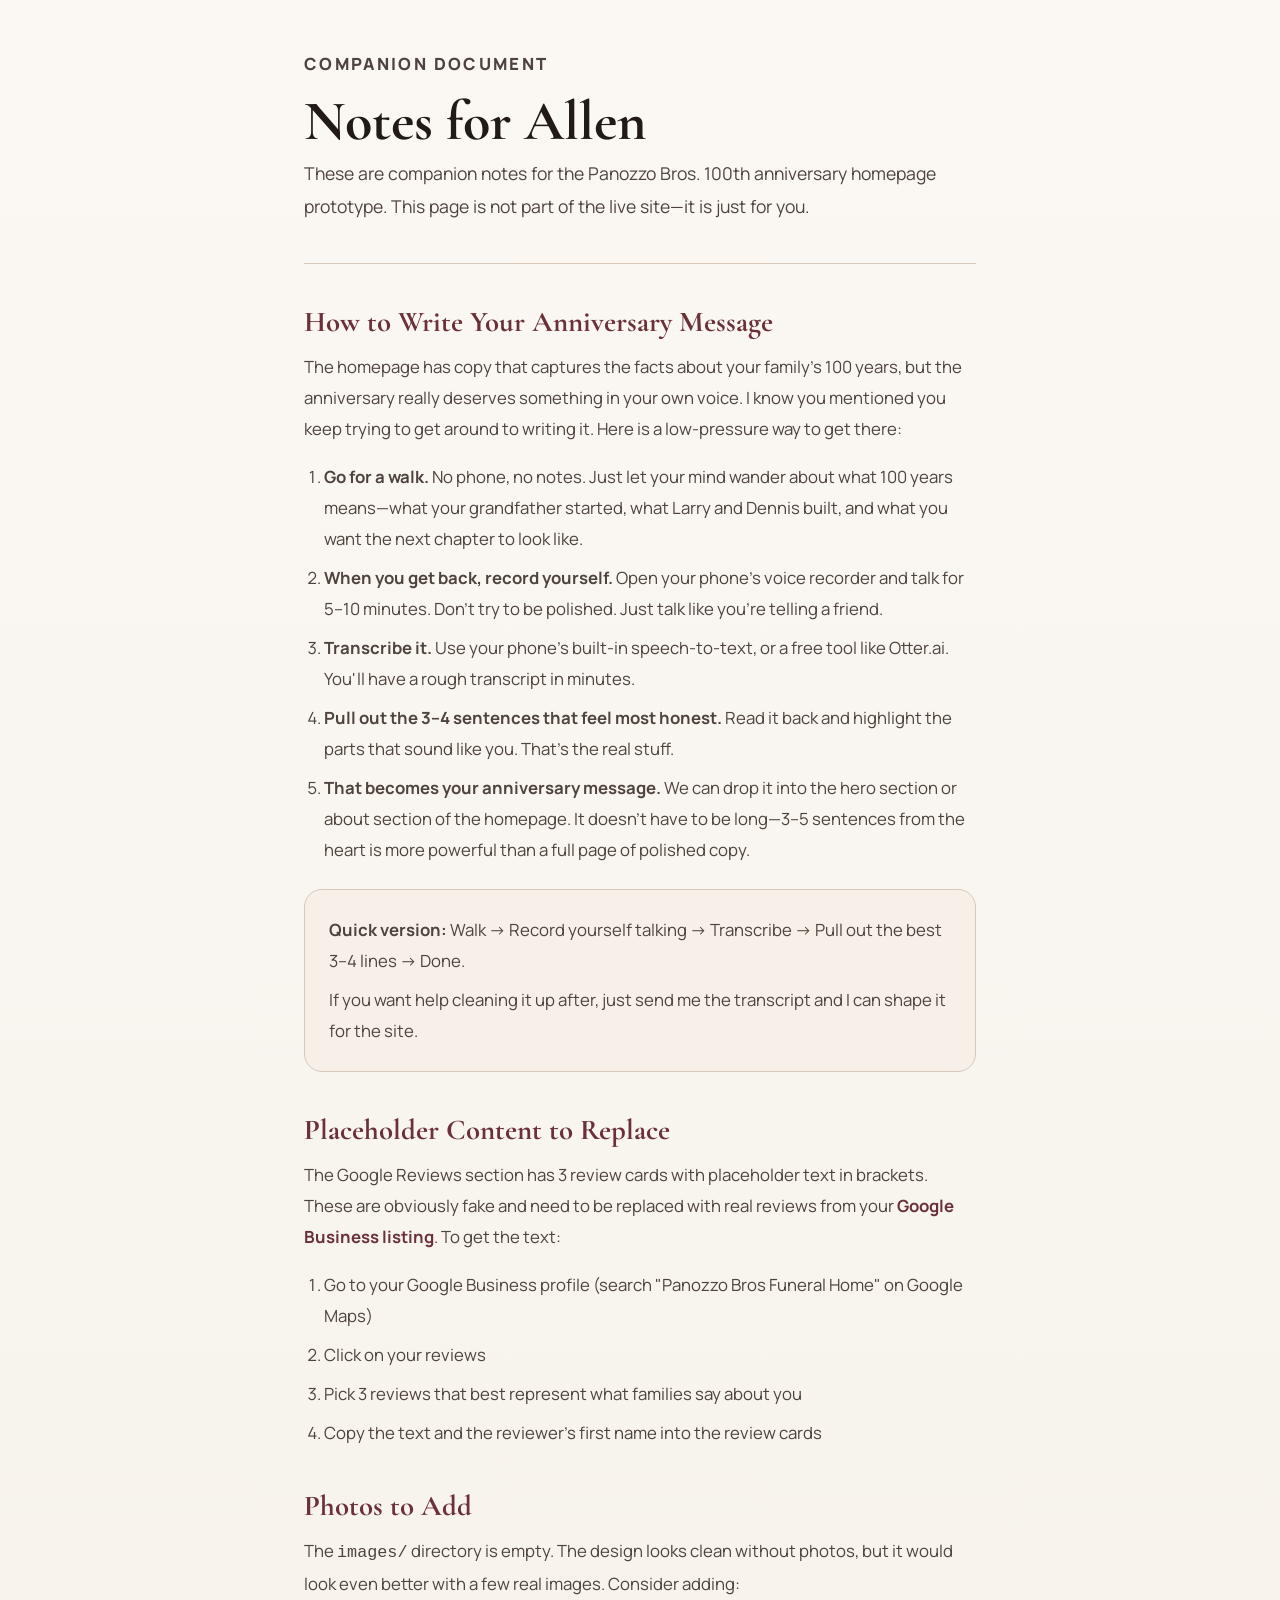
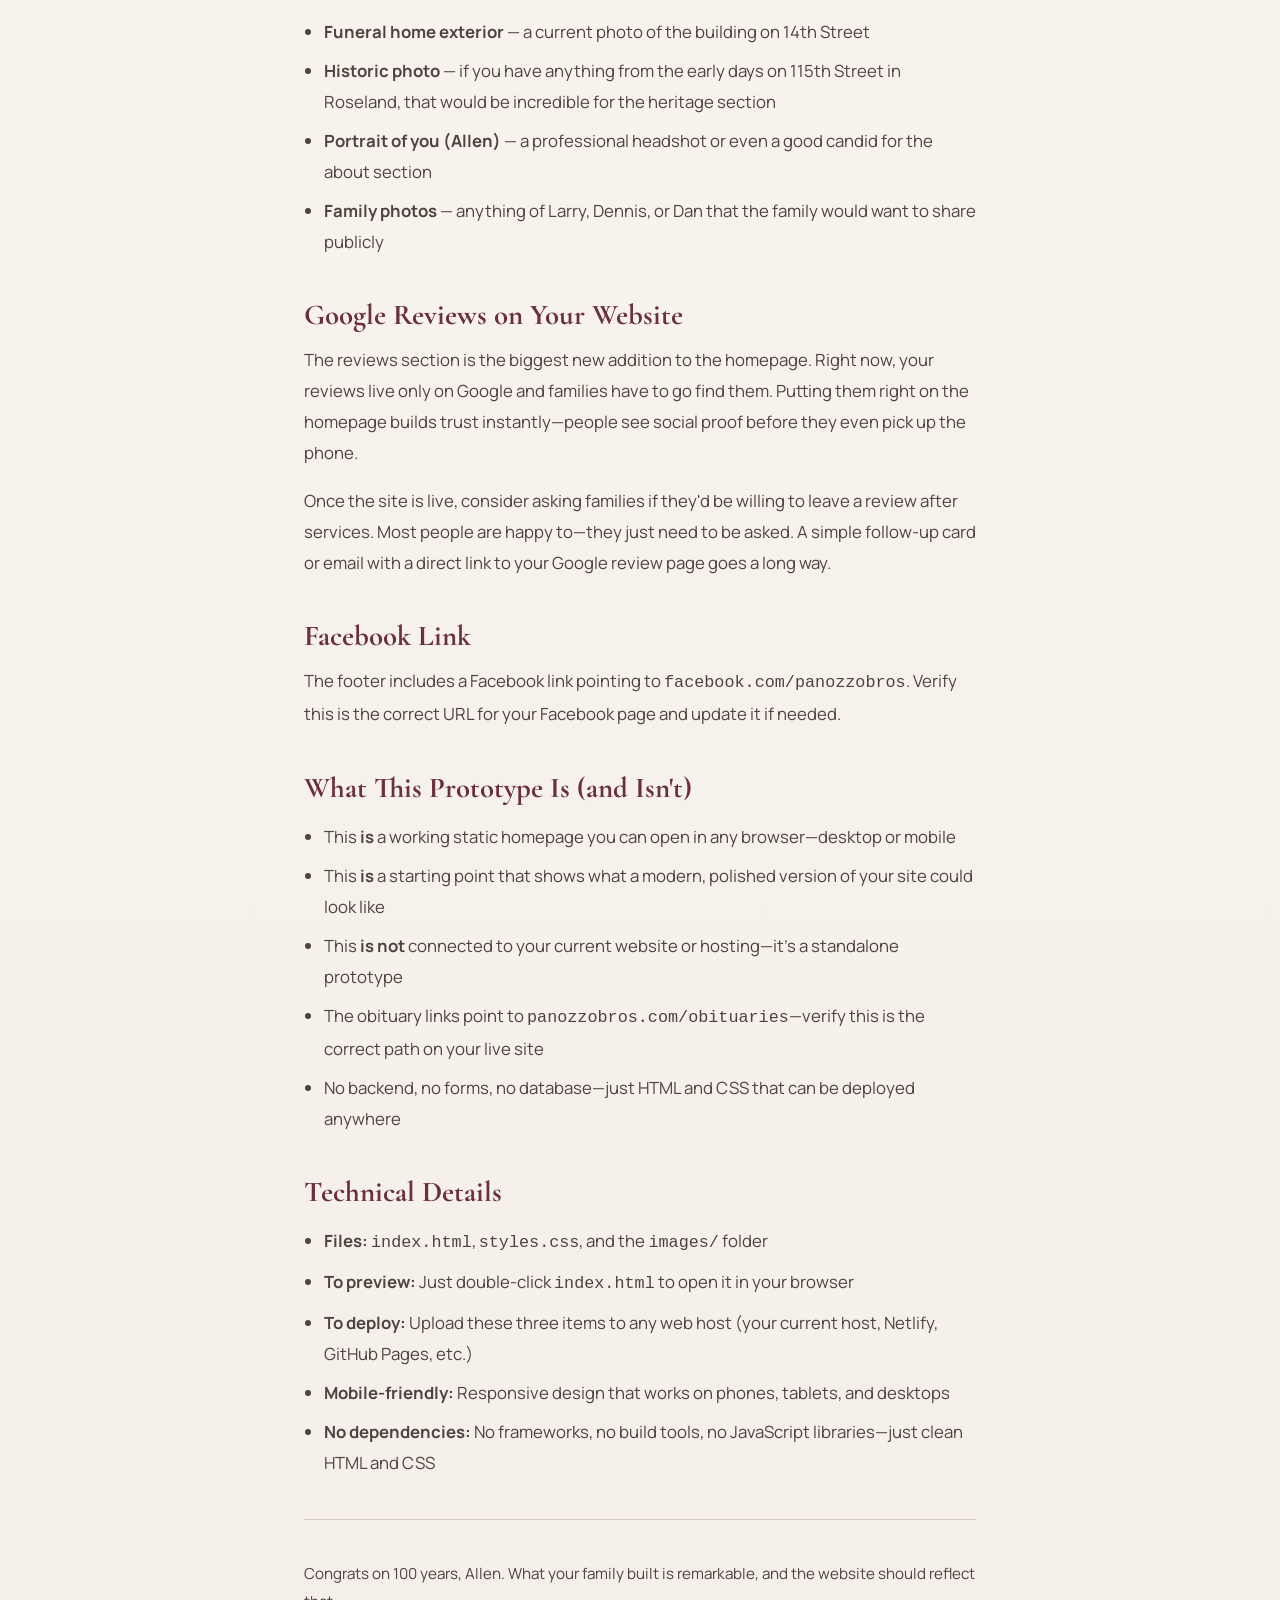
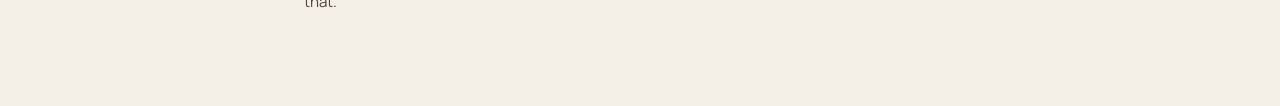
==== notes-for-allen.html @ 3efef37a "Rewrite homepage with real 100th anniversary content and add notes for Allen Transform the consultan" ====
<!DOCTYPE html>
<html lang="en">
<head>
  <meta charset="UTF-8" />
  <meta name="viewport" content="width=device-width, initial-scale=1.0" />
  <title>Notes for Allen | Panozzo Bros. Homepage Prototype</title>
  <link rel="preconnect" href="https://fonts.googleapis.com" />
  <link rel="preconnect" href="https://fonts.gstatic.com" crossorigin />
  <link
    href="https://fonts.googleapis.com/css2?family=Cormorant+Garamond:wght@500;600;700&family=Manrope:wght@400;500;600;700;800&display=swap"
    rel="stylesheet"
  />
  <link rel="stylesheet" href="styles.css" />
  <style>
    .notes-page { max-width: 720px; margin: 0 auto; padding: 3rem 1.5rem 5rem; }
    .notes-page h1 { font-family: "Cormorant Garamond", serif; font-size: clamp(2.5rem, 5vw, 3.5rem); font-weight: 700; line-height: 1; margin-bottom: 0.5rem; }
    .notes-page h2 { font-family: "Cormorant Garamond", serif; font-size: 1.8rem; font-weight: 700; margin-top: 2.5rem; margin-bottom: 0.75rem; color: var(--accent); }
    .notes-page p, .notes-page li { color: var(--muted); font-size: 1.05rem; line-height: 1.85; }
    .notes-page ol, .notes-page ul { padding-left: 1.25rem; }
    .notes-page li { margin-bottom: 0.5rem; }
    .notes-page .subtitle { font-size: 1.1rem; color: var(--muted); margin-bottom: 2rem; }
    .notes-page .callout { padding: 1.5rem; border-radius: var(--radius-md); background: var(--panel-warm); border: 1px solid var(--line); margin: 1.5rem 0; }
    .notes-page .callout p { margin-bottom: 0.5rem; }
    .notes-page .callout p:last-child { margin-bottom: 0; }
    .notes-page a { color: var(--accent); font-weight: 700; }
    .notes-page hr { border: none; border-top: 1px solid var(--line); margin: 2.5rem 0; }
  </style>
</head>
<body>
  <div class="notes-page">
    <p class="section-kicker">Companion Document</p>
    <h1>Notes for Allen</h1>
    <p class="subtitle">
      These are companion notes for the Panozzo Bros. 100th anniversary homepage prototype.
      This page is not part of the live site&mdash;it is just for you.
    </p>

    <hr />

    <h2>How to Write Your Anniversary Message</h2>
    <p>
      The homepage has copy that captures the facts about your family's 100 years, but the
      anniversary really deserves something in your own voice. I know you mentioned you keep
      trying to get around to writing it. Here is a low-pressure way to get there:
    </p>
    <ol>
      <li><strong>Go for a walk.</strong> No phone, no notes. Just let your mind wander about what 100 years means&mdash;what your grandfather started, what Larry and Dennis built, and what you want the next chapter to look like.</li>
      <li><strong>When you get back, record yourself.</strong> Open your phone's voice recorder and talk for 5&ndash;10 minutes. Don't try to be polished. Just talk like you're telling a friend.</li>
      <li><strong>Transcribe it.</strong> Use your phone's built-in speech-to-text, or a free tool like Otter.ai. You'll have a rough transcript in minutes.</li>
      <li><strong>Pull out the 3&ndash;4 sentences that feel most honest.</strong> Read it back and highlight the parts that sound like you. That's the real stuff.</li>
      <li><strong>That becomes your anniversary message.</strong> We can drop it into the hero section or about section of the homepage. It doesn't have to be long&mdash;3&ndash;5 sentences from the heart is more powerful than a full page of polished copy.</li>
    </ol>

    <div class="callout">
      <p><strong>Quick version:</strong> Walk &rarr; Record yourself talking &rarr; Transcribe &rarr; Pull out the best 3&ndash;4 lines &rarr; Done.</p>
      <p>If you want help cleaning it up after, just send me the transcript and I can shape it for the site.</p>
    </div>

    <h2>Placeholder Content to Replace</h2>
    <p>
      The Google Reviews section has 3 review cards with placeholder text in brackets. These
      are obviously fake and need to be replaced with real reviews from your
      <a href="https://www.google.com/maps/place/Panozzo+Bros+Funeral+Home/" target="_blank" rel="noreferrer">Google Business listing</a>.
      To get the text:
    </p>
    <ol>
      <li>Go to your Google Business profile (search "Panozzo Bros Funeral Home" on Google Maps)</li>
      <li>Click on your reviews</li>
      <li>Pick 3 reviews that best represent what families say about you</li>
      <li>Copy the text and the reviewer's first name into the review cards</li>
    </ol>

    <h2>Photos to Add</h2>
    <p>
      The <code>images/</code> directory is empty. The design looks clean without photos,
      but it would look even better with a few real images. Consider adding:
    </p>
    <ul>
      <li><strong>Funeral home exterior</strong> &mdash; a current photo of the building on 14th Street</li>
      <li><strong>Historic photo</strong> &mdash; if you have anything from the early days on 115th Street in Roseland, that would be incredible for the heritage section</li>
      <li><strong>Portrait of you (Allen)</strong> &mdash; a professional headshot or even a good candid for the about section</li>
      <li><strong>Family photos</strong> &mdash; anything of Larry, Dennis, or Dan that the family would want to share publicly</li>
    </ul>

    <h2>Google Reviews on Your Website</h2>
    <p>
      The reviews section is the biggest new addition to the homepage. Right now, your reviews
      live only on Google and families have to go find them. Putting them right on the homepage
      builds trust instantly&mdash;people see social proof before they even pick up the phone.
    </p>
    <p>
      Once the site is live, consider asking families if they'd be willing to leave a review
      after services. Most people are happy to&mdash;they just need to be asked. A simple
      follow-up card or email with a direct link to your Google review page goes a long way.
    </p>

    <h2>Facebook Link</h2>
    <p>
      The footer includes a Facebook link pointing to
      <code>facebook.com/panozzobros</code>. Verify this is the correct URL for your
      Facebook page and update it if needed.
    </p>

    <h2>What This Prototype Is (and Isn't)</h2>
    <ul>
      <li>This <strong>is</strong> a working static homepage you can open in any browser&mdash;desktop or mobile</li>
      <li>This <strong>is</strong> a starting point that shows what a modern, polished version of your site could look like</li>
      <li>This <strong>is not</strong> connected to your current website or hosting&mdash;it's a standalone prototype</li>
      <li>The obituary links point to <code>panozzobros.com/obituaries</code>&mdash;verify this is the correct path on your live site</li>
      <li>No backend, no forms, no database&mdash;just HTML and CSS that can be deployed anywhere</li>
    </ul>

    <h2>Technical Details</h2>
    <ul>
      <li><strong>Files:</strong> <code>index.html</code>, <code>styles.css</code>, and the <code>images/</code> folder</li>
      <li><strong>To preview:</strong> Just double-click <code>index.html</code> to open it in your browser</li>
      <li><strong>To deploy:</strong> Upload these three items to any web host (your current host, Netlify, GitHub Pages, etc.)</li>
      <li><strong>Mobile-friendly:</strong> Responsive design that works on phones, tablets, and desktops</li>
      <li><strong>No dependencies:</strong> No frameworks, no build tools, no JavaScript libraries&mdash;just clean HTML and CSS</li>
    </ul>

    <hr />

    <p style="color: var(--muted); font-size: 0.95rem;">
      Congrats on 100 years, Allen. What your family built is remarkable, and the website should reflect that.
    </p>
  </div>
</body>
</html>
---- styles.css ----
:root {
  --bg: #f4efe7;
  --bg-soft: #fcf9f5;
  --panel: #ffffff;
  --panel-warm: #f6f0e8;
  --line: #d7c9bb;
  --line-strong: #bda996;
  --text: #211a17;
  --muted: #4e433d;
  --accent: #6b3138;
  --accent-deep: #4c2026;
  --topbar: #2c2421;
  --shadow: 0 18px 38px rgba(45, 34, 27, 0.08);
  --shadow-soft: 0 10px 24px rgba(45, 34, 27, 0.06);
  --radius-lg: 24px;
  --radius-md: 18px;
  --radius-sm: 12px;
  --container: min(1180px, calc(100vw - 40px));
}

*,
*::before,
*::after {
  box-sizing: border-box;
}

html {
  scroll-behavior: smooth;
}

body {
  margin: 0;
  font-family: "Manrope", sans-serif;
  color: var(--text);
  background: linear-gradient(180deg, #fbf7f2 0%, #f4efe7 100%);
}

a {
  color: inherit;
  text-decoration: none;
}

p,
h1,
h2,
h3 {
  margin-top: 0;
}

.container {
  width: var(--container);
  margin: 0 auto;
}

/* ─── Top bar ─── */

.topbar {
  background: var(--topbar);
  color: #fff7ef;
  font-size: 1rem;
}

.topbar__inner,
.topbar__actions {
  display: flex;
  align-items: center;
}

.topbar__inner {
  justify-content: space-between;
  gap: 1rem;
  min-height: 50px;
}

.topbar p {
  margin: 0;
}

.topbar__actions {
  gap: 1rem;
  flex-wrap: wrap;
}

.topbar__actions span {
  width: 1px;
  height: 16px;
  background: rgba(255, 255, 255, 0.28);
}

.topbar a {
  font-weight: 800;
  color: #fff;
}

/* ─── Site header ─── */

.site-header {
  position: sticky;
  top: 0;
  z-index: 20;
  background: rgba(252, 249, 245, 0.97);
  border-bottom: 1px solid rgba(33, 26, 23, 0.08);
}

.site-header__inner {
  display: flex;
  align-items: center;
  justify-content: space-between;
  gap: 2rem;
  min-height: 98px;
}

.brand {
  display: grid;
  gap: 0.2rem;
}

.brand__eyebrow,
.brand__sub {
  color: var(--muted);
  font-size: 0.88rem;
  letter-spacing: 0.14em;
  text-transform: uppercase;
}

.brand__name {
  font-family: "Cormorant Garamond", serif;
  font-size: clamp(2.35rem, 2.2vw, 3rem);
  font-weight: 700;
  line-height: 0.95;
}

.site-nav {
  display: flex;
  align-items: center;
  gap: 1.1rem;
  font-size: 0.95rem;
  font-weight: 600;
  color: var(--text);
}

.site-nav a {
  padding: 0.35rem 0;
}

.site-nav a:hover,
.site-nav a:focus-visible {
  color: var(--accent);
}

.nav-toggle {
  display: none;
  width: 50px;
  height: 50px;
  padding: 0;
  border: 1px solid var(--line);
  border-radius: 999px;
  background: #fff;
  cursor: pointer;
}

.nav-toggle span {
  display: block;
  width: 20px;
  height: 2px;
  margin: 4px auto;
  background: var(--text);
}

/* ─── Hero ─── */

.hero {
  padding: 2.5rem 0 2rem;
}

.hero__grid {
  display: grid;
  grid-template-columns: minmax(0, 1.1fr) minmax(320px, 0.9fr);
  gap: 2rem;
  align-items: stretch;
}

.hero__content {
  padding: 2.5rem 0 1.5rem;
}

.section-kicker,
.trust-strip__label,
.remembrance-card__kicker {
  margin-bottom: 0.9rem;
  color: var(--accent);
  font-size: 0.84rem;
  font-weight: 800;
  letter-spacing: 0.14em;
  text-transform: uppercase;
}

.hero h1,
.section h2,
.trust-strip h2,
.site-footer h2 {
  font-family: "Cormorant Garamond", serif;
  font-weight: 700;
  color: var(--text);
  letter-spacing: -0.015em;
}

.hero h1 {
  max-width: 16ch;
  margin-bottom: 1rem;
  font-size: clamp(4rem, 7vw, 5.8rem);
  line-height: 0.94;
}

.hero__lede,
.section-heading p,
.story__content p,
.guidance__intro p,
.planning__panel p,
.planning-note p,
.remembrance-card p,
.footer__intro p,
.footer__details p,
.service-card p {
  color: var(--muted);
  font-size: 1.1rem;
  line-height: 1.8;
}

.hero__lede {
  max-width: 42rem;
  margin-bottom: 1.5rem;
}

.hero__actions {
  display: flex;
  flex-wrap: wrap;
  gap: 1rem;
  margin-bottom: 1.75rem;
}

.button {
  display: inline-flex;
  align-items: center;
  justify-content: center;
  min-height: 56px;
  padding: 0.95rem 1.5rem;
  border: 1px solid transparent;
  border-radius: 999px;
  font-size: 1rem;
  font-weight: 800;
  transition: background 160ms ease, color 160ms ease, border-color 160ms ease;
}

.button--primary {
  background: var(--accent);
  color: #fff;
}

.button--primary:hover,
.button--primary:focus-visible {
  background: var(--accent-deep);
}

.button--secondary {
  border-color: var(--line-strong);
  background: #fff;
  color: var(--text);
}

.button--secondary:hover,
.button--secondary:focus-visible {
  border-color: var(--accent);
  color: var(--accent);
}

.hero__trust {
  display: grid;
  grid-template-columns: repeat(2, minmax(0, 1fr));
  gap: 1rem;
  max-width: 48rem;
}

.hero__trust div,
.trust-strip article,
.story__panel,
.service-card,
.guidance-step,
.planning__panel,
.planning-note,
.remembrance-card,
.review-card,
.site-footer {
  border: 1px solid var(--line);
  box-shadow: var(--shadow-soft);
}

.hero__trust div {
  padding: 1.25rem;
  border-radius: var(--radius-sm);
  background: #fff;
}

.hero__trust strong,
.service-card h3,
.guidance-step h3,
.planning-note h3,
.remembrance-card h3,
.footer__details h3,
.story__panel h3,
.review-card__name {
  display: block;
  margin-bottom: 0.5rem;
  font-size: 1.15rem;
  line-height: 1.35;
}

.hero__trust span {
  color: var(--muted);
  font-size: 1rem;
  line-height: 1.65;
}

.hero__trust a {
  color: var(--accent);
  font-weight: 700;
}

/* ─── Hero visual / Anniversary badge ─── */

.hero__visual {
  display: flex;
  align-items: stretch;
}

.hero-card {
  display: grid;
  gap: 1.35rem;
  width: 100%;
  min-height: 100%;
  padding: 1.7rem;
  border: 1px solid var(--line);
  border-radius: var(--radius-lg);
  background:
    linear-gradient(180deg, rgba(107, 49, 56, 0.08), rgba(255, 255, 255, 0)),
    var(--panel-warm);
  box-shadow: var(--shadow);
}

.hero-card__eyebrow {
  margin: 0;
  color: var(--accent);
  font-size: 0.88rem;
  font-weight: 800;
  letter-spacing: 0.12em;
  text-transform: uppercase;
}

.hero-card__frame {
  display: flex;
  align-items: center;
  justify-content: center;
  min-height: 21rem;
  padding: 1.5rem;
  border-radius: 20px;
  background:
    linear-gradient(180deg, rgba(107, 49, 56, 0.06), rgba(107, 49, 56, 0.12)),
    var(--panel-warm);
}

.anniversary-badge {
  display: flex;
  flex-direction: column;
  align-items: center;
  text-align: center;
}

.anniversary-badge__number {
  font-family: "Cormorant Garamond", serif;
  font-size: clamp(6rem, 12vw, 10rem);
  font-weight: 700;
  color: var(--accent);
  line-height: 1;
  letter-spacing: -0.02em;
}

.anniversary-badge__label {
  font-family: "Manrope", sans-serif;
  font-size: 1.1rem;
  font-weight: 800;
  letter-spacing: 0.2em;
  text-transform: uppercase;
  color: var(--muted);
  margin-top: 0.25rem;
}

.anniversary-badge__dates {
  font-family: "Manrope", sans-serif;
  font-size: 0.88rem;
  font-weight: 700;
  letter-spacing: 0.14em;
  text-transform: uppercase;
  color: var(--accent);
  margin-top: 0.75rem;
  padding-top: 0.75rem;
  border-top: 1px solid var(--line);
}

.hero-card__address {
  width: 100%;
  padding: 1.3rem;
  border-radius: 16px;
  background: rgba(255, 252, 247, 0.9);
  border: 1px solid rgba(33, 26, 23, 0.08);
}

.hero-card__address p {
  margin: 0 0 0.35rem;
  color: var(--text);
  font-size: 1rem;
  font-weight: 700;
}

.hero-card__address p:last-child {
  margin-bottom: 0;
  font-weight: 600;
}

.hero-card__details {
  display: grid;
  gap: 1rem;
}

.hero-card__details p {
  margin: 0;
  color: var(--muted);
  font-size: 1rem;
  line-height: 1.75;
}

.hero-card__signature {
  display: flex;
  align-items: center;
  gap: 0.8rem;
}

.hero-card__signature span {
  width: 3rem;
  height: 1px;
  background: var(--line-strong);
}

.hero-card__signature p {
  margin: 0;
  color: var(--text);
  font-weight: 800;
}

/* ─── Trust strip ─── */

.trust-strip {
  padding: 1rem 0 1.6rem;
}

.trust-strip__grid {
  display: grid;
  grid-template-columns: repeat(4, minmax(0, 1fr));
  gap: 1rem;
}

.trust-strip article {
  padding: 1.35rem;
  border-radius: var(--radius-md);
  background: #fff;
}

.trust-strip h2 {
  margin-bottom: 0.6rem;
  font-size: 1.95rem;
  line-height: 1.02;
}

.trust-strip article p:last-child {
  margin-bottom: 0;
  color: var(--muted);
  font-size: 1rem;
  line-height: 1.75;
}

.trust-strip a {
  color: var(--accent);
  font-weight: 700;
}

/* ─── Sections (shared) ─── */

.section {
  padding: 2.4rem 0;
}

.story,
.planning,
.footer,
.guidance {
  display: grid;
  gap: 1.25rem;
}

.story {
  grid-template-columns: minmax(0, 1.2fr) minmax(300px, 0.8fr);
}

.story__content h2,
.section-heading h2,
.guidance__intro h2,
.planning__panel h2,
.site-footer h2 {
  margin-bottom: 1rem;
  font-size: clamp(2.8rem, 4.3vw, 4.2rem);
  line-height: 0.98;
}

.story__panel,
.service-card,
.guidance-step,
.planning-note,
.remembrance-card,
.review-card {
  padding: 1.6rem;
  border-radius: var(--radius-md);
  background: #fff;
}

.story__panel {
  background: var(--panel-warm);
}

.story__panel ul {
  margin: 0;
  padding-left: 1.15rem;
  color: var(--muted);
  font-size: 1rem;
  line-height: 1.9;
}

.section-heading {
  max-width: 52rem;
  margin-bottom: 1.4rem;
}

.section-heading--split {
  max-width: none;
  display: flex;
  align-items: end;
  justify-content: space-between;
  gap: 1.25rem;
}

/* ─── Services ─── */

.services-grid {
  display: grid;
  grid-template-columns: repeat(4, minmax(0, 1fr));
  gap: 1rem;
}

.service-card a {
  color: var(--accent);
  font-weight: 800;
}

/* ─── Google Reviews ─── */

.section--reviews {
  background: var(--panel-warm);
}

.reviews-grid {
  display: grid;
  grid-template-columns: repeat(3, minmax(0, 1fr));
  gap: 1rem;
}

.review-card__stars {
  color: #f4b400;
  font-size: 1.25rem;
  margin-bottom: 0.75rem;
  letter-spacing: 0.1em;
}

.review-card__text {
  color: var(--muted);
  font-size: 1.05rem;
  line-height: 1.8;
  font-style: italic;
}

.review-card__author {
  display: flex;
  align-items: center;
  gap: 0.75rem;
  margin-top: 1rem;
  padding-top: 1rem;
  border-top: 1px solid var(--line);
}

.review-card__name {
  font-weight: 700;
  font-size: 1rem;
  margin-bottom: 0;
}

.review-card__source {
  color: var(--muted);
  font-size: 0.84rem;
  font-weight: 600;
}

.reviews-cta {
  text-align: center;
  margin-top: 1.5rem;
}

/* ─── Guidance ─── */

.section--guidance {
  background: linear-gradient(180deg, rgba(255, 255, 255, 0.55), rgba(246, 240, 232, 0.65));
}

.guidance {
  grid-template-columns: minmax(0, 0.95fr) minmax(0, 1.05fr);
  align-items: start;
}

.guidance__steps {
  display: grid;
  grid-template-columns: repeat(3, minmax(0, 1fr));
  gap: 1rem;
}

.guidance-step span {
  display: inline-flex;
  align-items: center;
  justify-content: center;
  width: 3.25rem;
  height: 3.25rem;
  margin-bottom: 1rem;
  border-radius: 999px;
  background: #f3e7e4;
  color: var(--accent);
  font-size: 1rem;
  font-weight: 800;
}

.guidance-step p {
  margin-bottom: 0;
  color: var(--muted);
  font-size: 1rem;
  line-height: 1.75;
}

/* ─── Pre-Planning ─── */

.planning {
  grid-template-columns: minmax(0, 1.05fr) minmax(0, 0.95fr);
}

.planning__panel {
  padding: 2rem;
  border-radius: var(--radius-lg);
  background: linear-gradient(135deg, #4c3530 0%, #6b3138 100%);
  color: #fff8f3;
}

.planning__panel .section-kicker,
.planning__panel h2,
.planning__panel p {
  color: inherit;
}

.planning__notes {
  display: grid;
  gap: 1rem;
}

/* ─── Remembrance ─── */

.section--remembrance {
  padding-bottom: 3.5rem;
}

.remembrance__grid {
  display: grid;
  grid-template-columns: 1.15fr 1fr 1fr;
  gap: 1rem;
}

.remembrance-card {
  min-height: 15rem;
}

.remembrance-card--feature {
  background: linear-gradient(180deg, rgba(107, 49, 56, 0.06), #fff);
}

/* ─── Communities strip ─── */

.communities-strip {
  padding: 1.5rem 0;
  background: var(--topbar);
  color: #fff7ef;
  text-align: center;
}

.communities-strip__label {
  margin: 0 0 0.5rem;
  font-size: 0.84rem;
  font-weight: 800;
  letter-spacing: 0.14em;
  text-transform: uppercase;
  color: rgba(255, 247, 239, 0.65);
}

.communities-strip__list {
  margin: 0;
  font-size: 1.05rem;
  line-height: 1.8;
  color: #fff7ef;
}

.communities-strip__legacy {
  font-style: italic;
  color: rgba(255, 247, 239, 0.75);
}

/* ─── Footer ─── */

.site-footer {
  margin: 0 auto 2rem;
  padding: 2.1rem 0;
  border-radius: var(--radius-lg);
  background: #fff;
}

.footer {
  grid-template-columns: minmax(0, 0.95fr) minmax(0, 1.05fr);
  align-items: start;
}

.footer__intro p {
  margin-bottom: 0.75rem;
}

.footer__social {
  margin-top: 0.75rem;
}

.footer__social a {
  display: inline-flex;
  align-items: center;
  gap: 0.5rem;
  padding: 0.5rem 1rem;
  border: 1px solid var(--line);
  border-radius: 999px;
  font-size: 0.9rem;
  font-weight: 700;
  color: var(--accent);
  transition: border-color 160ms ease, color 160ms ease;
}

.footer__social a:hover,
.footer__social a:focus-visible {
  border-color: var(--accent);
}

.footer__social svg {
  flex-shrink: 0;
}

.footer__details {
  display: grid;
  grid-template-columns: repeat(4, minmax(0, 1fr));
  gap: 1rem;
}

.footer__details a {
  color: var(--accent);
  font-weight: 800;
}

/* ─── Responsive: Tablet ─── */

@media (max-width: 1100px) {
  .hero__grid,
  .trust-strip__grid,
  .services-grid,
  .reviews-grid,
  .guidance,
  .guidance__steps,
  .planning,
  .remembrance__grid,
  .footer,
  .footer__details,
  .story {
    grid-template-columns: repeat(2, minmax(0, 1fr));
  }

  .remembrance-card--feature {
    grid-column: 1 / -1;
  }
}

/* ─── Responsive: Mobile ─── */

@media (max-width: 820px) {
  .topbar__inner,
  .topbar__actions,
  .section-heading--split {
    flex-direction: column;
    align-items: flex-start;
  }

  .topbar__inner {
    padding: 0.75rem 0;
  }

  .site-header__inner {
    min-height: 84px;
  }

  .nav-toggle {
    display: inline-block;
  }

  .site-nav {
    position: absolute;
    top: calc(100% + 10px);
    right: 20px;
    left: 20px;
    display: none;
    flex-direction: column;
    align-items: flex-start;
    gap: 1rem;
    padding: 1.2rem;
    border: 1px solid var(--line);
    border-radius: var(--radius-md);
    background: #fffdf9;
    box-shadow: var(--shadow);
  }

  .site-nav.is-open {
    display: flex;
  }

  .hero,
  .section {
    padding: 2rem 0;
  }

  .hero__grid,
  .trust-strip__grid,
  .story,
  .services-grid,
  .reviews-grid,
  .guidance,
  .guidance__steps,
  .planning,
  .remembrance__grid,
  .footer,
  .footer__details {
    grid-template-columns: 1fr;
  }

  .hero__content {
    padding-top: 1rem;
  }

  .hero h1 {
    font-size: clamp(3.25rem, 15vw, 4.8rem);
  }

  .hero__trust {
    grid-template-columns: 1fr;
  }

  .hero-card__frame {
    min-height: 15rem;
  }
}

/* ─── Responsive: Small ─── */

@media (max-width: 520px) {
  :root {
    --container: min(100vw - 28px, 1180px);
  }

  .topbar {
    font-size: 0.94rem;
  }

  .brand__name {
    font-size: 2rem;
  }

  .hero h1,
  .story__content h2,
  .section-heading h2,
  .guidance__intro h2,
  .planning__panel h2,
  .site-footer h2 {
    font-size: 2.9rem;
  }

  .hero__lede,
  .section-heading p,
  .story__content p,
  .guidance__intro p,
  .planning__panel p,
  .planning-note p,
  .remembrance-card p,
  .footer__intro p,
  .footer__details p,
  .service-card p,
  .review-card__text {
    font-size: 1.06rem;
  }

  .button {
    width: 100%;
  }

  .anniversary-badge__number {
    font-size: clamp(5rem, 20vw, 6rem);
  }
}
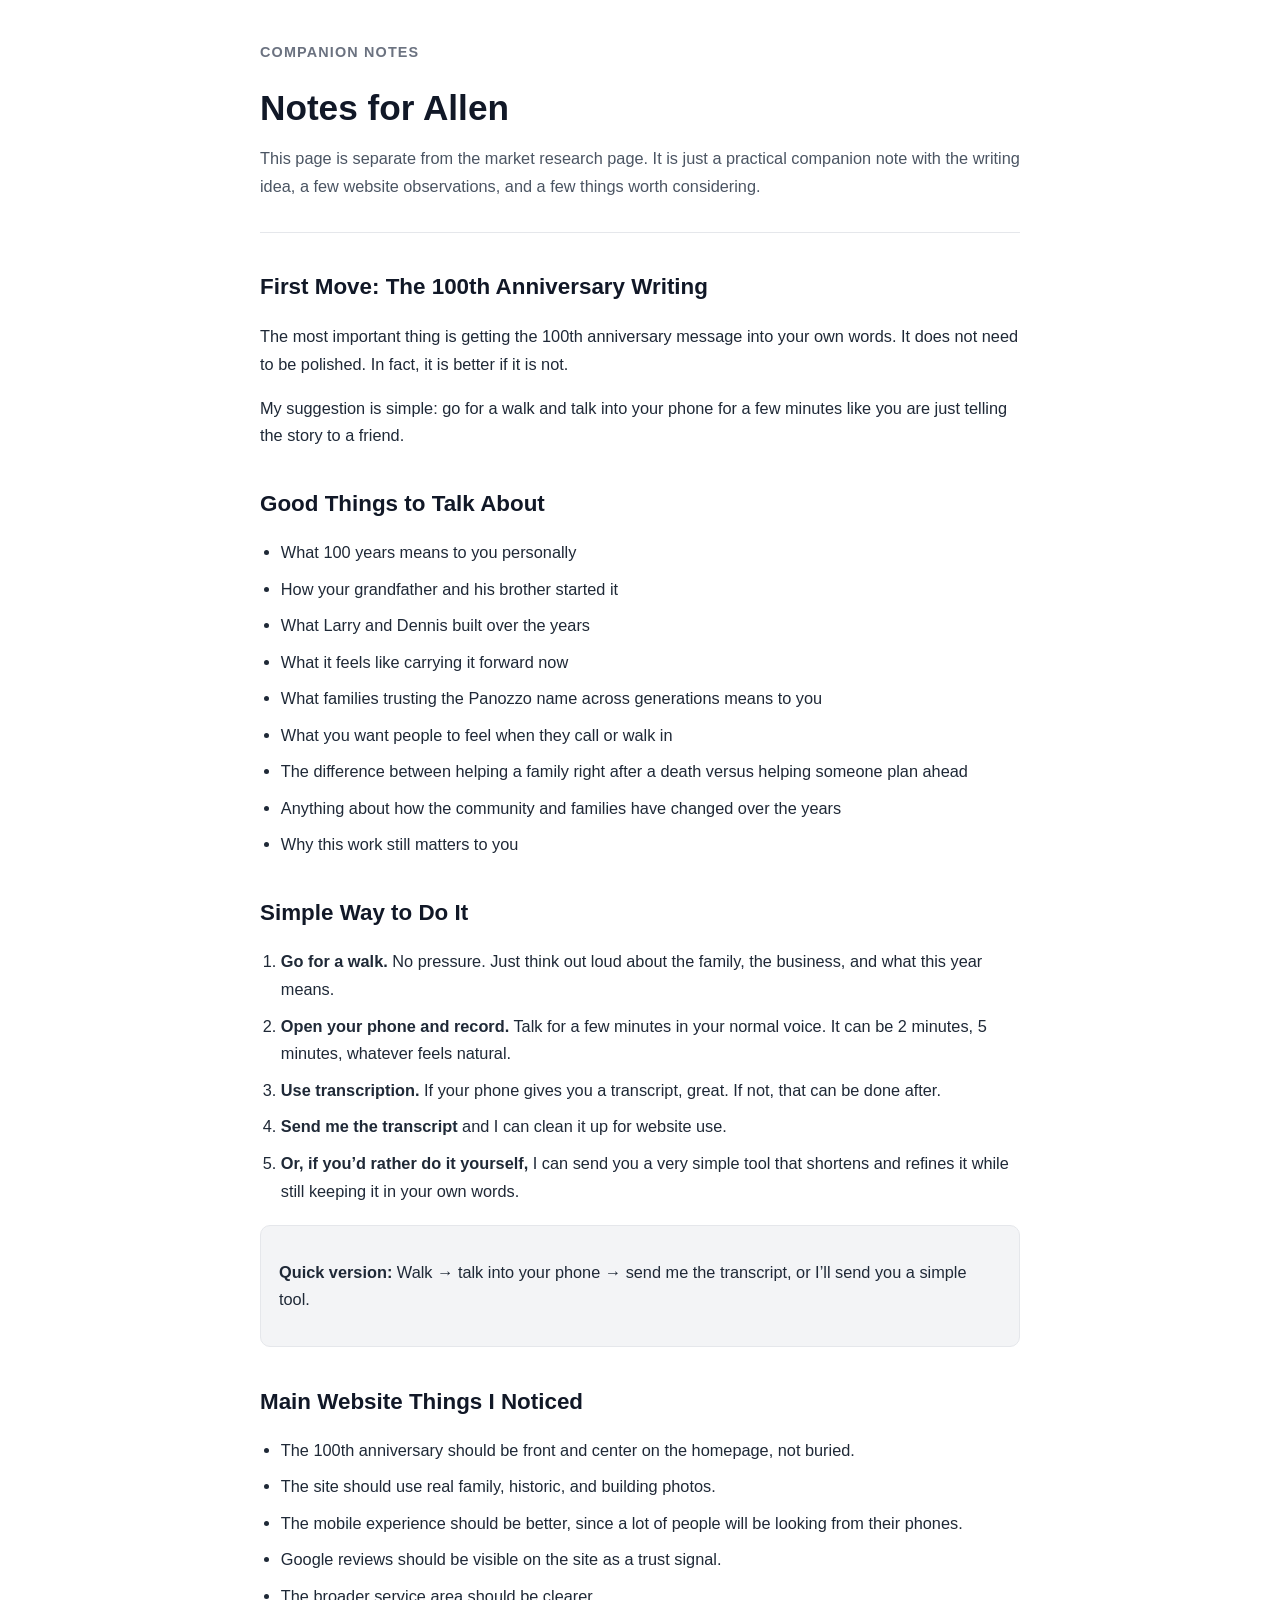
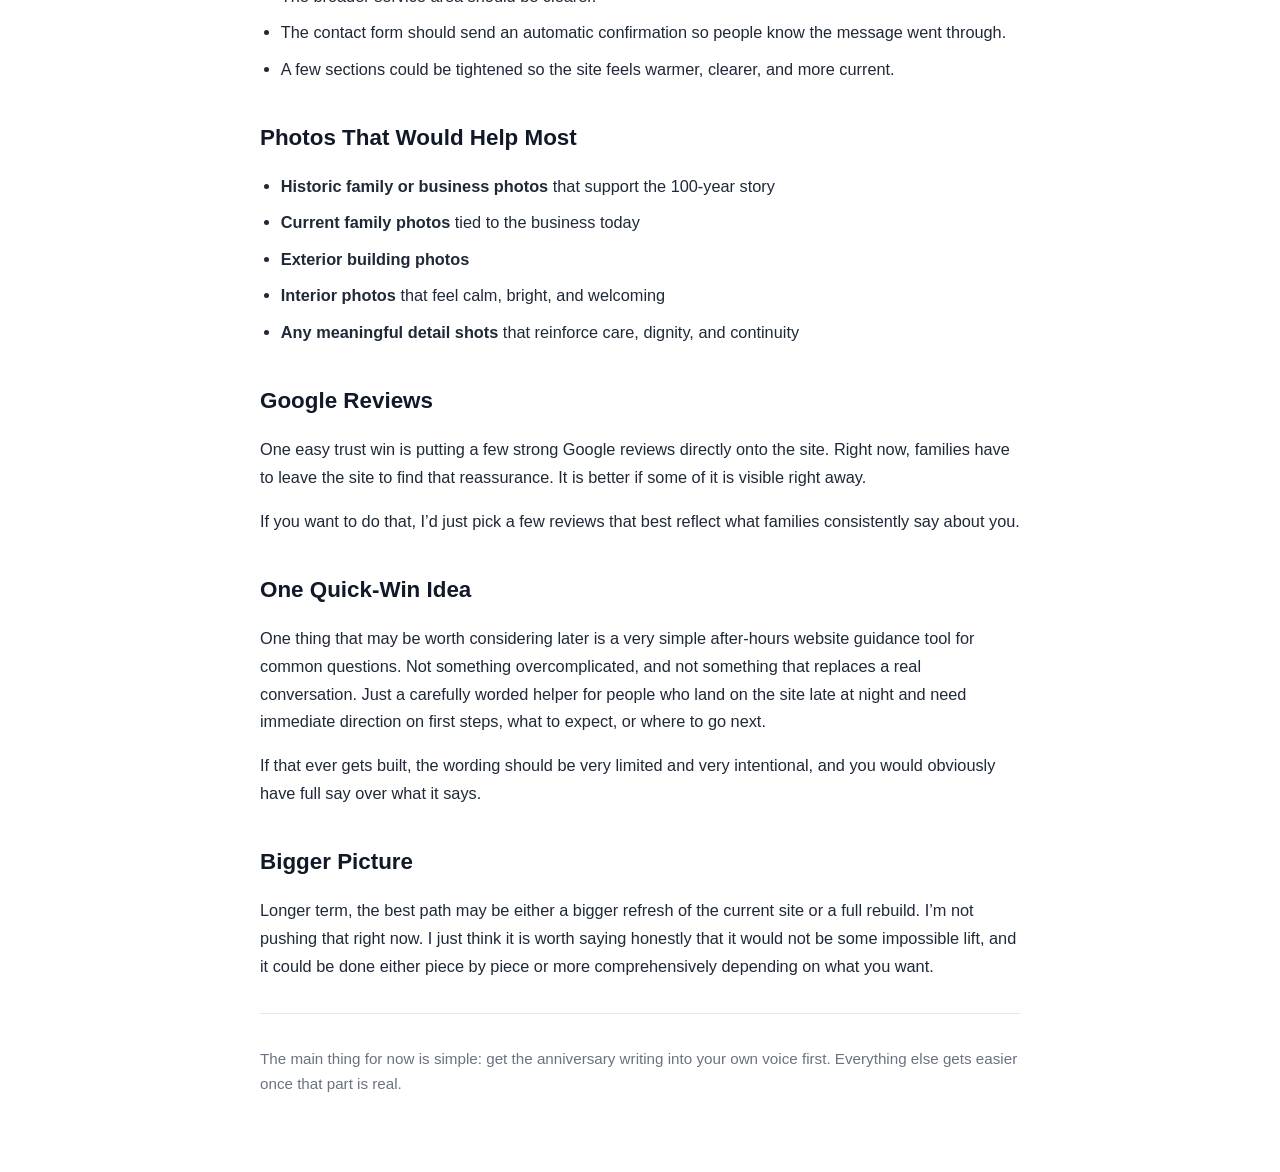
==== commit 43103ca5: "Revise notes-for-allen.html for clarity and style" ====
--- a/notes-for-allen.html
+++ b/notes-for-allen.html
@@ -3,126 +3,169 @@
 <head>
   <meta charset="UTF-8" />
   <meta name="viewport" content="width=device-width, initial-scale=1.0" />
-  <title>Notes for Allen | Panozzo Bros. Homepage Prototype</title>
-  <link rel="preconnect" href="https://fonts.googleapis.com" />
-  <link rel="preconnect" href="https://fonts.gstatic.com" crossorigin />
-  <link
-    href="https://fonts.googleapis.com/css2?family=Cormorant+Garamond:wght@500;600;700&family=Manrope:wght@400;500;600;700;800&display=swap"
-    rel="stylesheet"
-  />
-  <link rel="stylesheet" href="styles.css" />
+  <title>Notes for Allen | Panozzo Bros.</title>
   <style>
-    .notes-page { max-width: 720px; margin: 0 auto; padding: 3rem 1.5rem 5rem; }
-    .notes-page h1 { font-family: "Cormorant Garamond", serif; font-size: clamp(2.5rem, 5vw, 3.5rem); font-weight: 700; line-height: 1; margin-bottom: 0.5rem; }
-    .notes-page h2 { font-family: "Cormorant Garamond", serif; font-size: 1.8rem; font-weight: 700; margin-top: 2.5rem; margin-bottom: 0.75rem; color: var(--accent); }
-    .notes-page p, .notes-page li { color: var(--muted); font-size: 1.05rem; line-height: 1.85; }
-    .notes-page ol, .notes-page ul { padding-left: 1.25rem; }
-    .notes-page li { margin-bottom: 0.5rem; }
-    .notes-page .subtitle { font-size: 1.1rem; color: var(--muted); margin-bottom: 2rem; }
-    .notes-page .callout { padding: 1.5rem; border-radius: var(--radius-md); background: var(--panel-warm); border: 1px solid var(--line); margin: 1.5rem 0; }
-    .notes-page .callout p { margin-bottom: 0.5rem; }
-    .notes-page .callout p:last-child { margin-bottom: 0; }
-    .notes-page a { color: var(--accent); font-weight: 700; }
-    .notes-page hr { border: none; border-top: 1px solid var(--line); margin: 2.5rem 0; }
+    body {
+      font-family: Arial, sans-serif;
+      line-height: 1.7;
+      color: #1f2937;
+      background: #ffffff;
+      margin: 0;
+      padding: 0;
+    }
+    .wrap {
+      max-width: 760px;
+      margin: 0 auto;
+      padding: 40px 20px 60px;
+    }
+    h1 {
+      font-size: 2.2rem;
+      line-height: 1.15;
+      margin-bottom: 0.5rem;
+      color: #111827;
+    }
+    h2 {
+      font-size: 1.4rem;
+      margin-top: 2.2rem;
+      margin-bottom: 0.75rem;
+      color: #111827;
+    }
+    p, li {
+      font-size: 1.02rem;
+    }
+    .eyebrow {
+      font-size: 0.9rem;
+      letter-spacing: 0.08em;
+      text-transform: uppercase;
+      color: #6b7280;
+      margin-bottom: 0.75rem;
+      font-weight: 700;
+    }
+    .subtitle {
+      color: #4b5563;
+      margin-bottom: 2rem;
+    }
+    .callout {
+      background: #f3f4f6;
+      border: 1px solid #e5e7eb;
+      border-radius: 10px;
+      padding: 16px 18px;
+      margin: 1.25rem 0 1.5rem;
+    }
+    hr {
+      border: none;
+      border-top: 1px solid #e5e7eb;
+      margin: 2rem 0;
+    }
+    a {
+      color: #0f766e;
+    }
+    ul, ol {
+      padding-left: 1.3rem;
+    }
+    li {
+      margin-bottom: 0.55rem;
+    }
+    .small {
+      color: #6b7280;
+      font-size: 0.95rem;
+    }
   </style>
 </head>
 <body>
-  <div class="notes-page">
-    <p class="section-kicker">Companion Document</p>
+  <div class="wrap">
+    <div class="eyebrow">Companion Notes</div>
     <h1>Notes for Allen</h1>
     <p class="subtitle">
-      These are companion notes for the Panozzo Bros. 100th anniversary homepage prototype.
-      This page is not part of the live site&mdash;it is just for you.
+      This page is separate from the market research page. It is just a practical companion note with the writing idea, a few website observations, and a few things worth considering.
     </p>
 
     <hr />
 
-    <h2>How to Write Your Anniversary Message</h2>
+    <h2>First Move: The 100th Anniversary Writing</h2>
     <p>
-      The homepage has copy that captures the facts about your family's 100 years, but the
-      anniversary really deserves something in your own voice. I know you mentioned you keep
-      trying to get around to writing it. Here is a low-pressure way to get there:
+      The most important thing is getting the 100th anniversary message into your own words.
+      It does not need to be polished. In fact, it is better if it is not.
     </p>
+    <p>
+      My suggestion is simple: go for a walk and talk into your phone for a few minutes like you are just telling the story to a friend.
+    </p>
+
+    <h2>Good Things to Talk About</h2>
+    <ul>
+      <li>What 100 years means to you personally</li>
+      <li>How your grandfather and his brother started it</li>
+      <li>What Larry and Dennis built over the years</li>
+      <li>What it feels like carrying it forward now</li>
+      <li>What families trusting the Panozzo name across generations means to you</li>
+      <li>What you want people to feel when they call or walk in</li>
+      <li>The difference between helping a family right after a death versus helping someone plan ahead</li>
+      <li>Anything about how the community and families have changed over the years</li>
+      <li>Why this work still matters to you</li>
+    </ul>
+
+    <h2>Simple Way to Do It</h2>
     <ol>
-      <li><strong>Go for a walk.</strong> No phone, no notes. Just let your mind wander about what 100 years means&mdash;what your grandfather started, what Larry and Dennis built, and what you want the next chapter to look like.</li>
-      <li><strong>When you get back, record yourself.</strong> Open your phone's voice recorder and talk for 5&ndash;10 minutes. Don't try to be polished. Just talk like you're telling a friend.</li>
-      <li><strong>Transcribe it.</strong> Use your phone's built-in speech-to-text, or a free tool like Otter.ai. You'll have a rough transcript in minutes.</li>
-      <li><strong>Pull out the 3&ndash;4 sentences that feel most honest.</strong> Read it back and highlight the parts that sound like you. That's the real stuff.</li>
-      <li><strong>That becomes your anniversary message.</strong> We can drop it into the hero section or about section of the homepage. It doesn't have to be long&mdash;3&ndash;5 sentences from the heart is more powerful than a full page of polished copy.</li>
+      <li><strong>Go for a walk.</strong> No pressure. Just think out loud about the family, the business, and what this year means.</li>
+      <li><strong>Open your phone and record.</strong> Talk for a few minutes in your normal voice. It can be 2 minutes, 5 minutes, whatever feels natural.</li>
+      <li><strong>Use transcription.</strong> If your phone gives you a transcript, great. If not, that can be done after.</li>
+      <li><strong>Send me the transcript</strong> and I can clean it up for website use.</li>
+      <li><strong>Or, if you’d rather do it yourself,</strong> I can send you a very simple tool that shortens and refines it while still keeping it in your own words.</li>
     </ol>
 
     <div class="callout">
-      <p><strong>Quick version:</strong> Walk &rarr; Record yourself talking &rarr; Transcribe &rarr; Pull out the best 3&ndash;4 lines &rarr; Done.</p>
-      <p>If you want help cleaning it up after, just send me the transcript and I can shape it for the site.</p>
+      <p><strong>Quick version:</strong> Walk → talk into your phone → send me the transcript, or I’ll send you a simple tool.</p>
     </div>
 
-    <h2>Placeholder Content to Replace</h2>
-    <p>
-      The Google Reviews section has 3 review cards with placeholder text in brackets. These
-      are obviously fake and need to be replaced with real reviews from your
-      <a href="https://www.google.com/maps/place/Panozzo+Bros+Funeral+Home/" target="_blank" rel="noreferrer">Google Business listing</a>.
-      To get the text:
-    </p>
-    <ol>
-      <li>Go to your Google Business profile (search "Panozzo Bros Funeral Home" on Google Maps)</li>
-      <li>Click on your reviews</li>
-      <li>Pick 3 reviews that best represent what families say about you</li>
-      <li>Copy the text and the reviewer's first name into the review cards</li>
-    </ol>
-
-    <h2>Photos to Add</h2>
-    <p>
-      The <code>images/</code> directory is empty. The design looks clean without photos,
-      but it would look even better with a few real images. Consider adding:
-    </p>
+    <h2>Main Website Things I Noticed</h2>
     <ul>
-      <li><strong>Funeral home exterior</strong> &mdash; a current photo of the building on 14th Street</li>
-      <li><strong>Historic photo</strong> &mdash; if you have anything from the early days on 115th Street in Roseland, that would be incredible for the heritage section</li>
-      <li><strong>Portrait of you (Allen)</strong> &mdash; a professional headshot or even a good candid for the about section</li>
-      <li><strong>Family photos</strong> &mdash; anything of Larry, Dennis, or Dan that the family would want to share publicly</li>
+      <li>The 100th anniversary should be front and center on the homepage, not buried.</li>
+      <li>The site should use real family, historic, and building photos.</li>
+      <li>The mobile experience should be better, since a lot of people will be looking from their phones.</li>
+      <li>Google reviews should be visible on the site as a trust signal.</li>
+      <li>The broader service area should be clearer.</li>
+      <li>The contact form should send an automatic confirmation so people know the message went through.</li>
+      <li>A few sections could be tightened so the site feels warmer, clearer, and more current.</li>
     </ul>
 
-    <h2>Google Reviews on Your Website</h2>
+    <h2>Photos That Would Help Most</h2>
+    <ul>
+      <li><strong>Historic family or business photos</strong> that support the 100-year story</li>
+      <li><strong>Current family photos</strong> tied to the business today</li>
+      <li><strong>Exterior building photos</strong></li>
+      <li><strong>Interior photos</strong> that feel calm, bright, and welcoming</li>
+      <li><strong>Any meaningful detail shots</strong> that reinforce care, dignity, and continuity</li>
+    </ul>
+
+    <h2>Google Reviews</h2>
     <p>
-      The reviews section is the biggest new addition to the homepage. Right now, your reviews
-      live only on Google and families have to go find them. Putting them right on the homepage
-      builds trust instantly&mdash;people see social proof before they even pick up the phone.
+      One easy trust win is putting a few strong Google reviews directly onto the site.
+      Right now, families have to leave the site to find that reassurance. It is better if some of it is visible right away.
     </p>
     <p>
-      Once the site is live, consider asking families if they'd be willing to leave a review
-      after services. Most people are happy to&mdash;they just need to be asked. A simple
-      follow-up card or email with a direct link to your Google review page goes a long way.
+      If you want to do that, I’d just pick a few reviews that best reflect what families consistently say about you.
     </p>
 
-    <h2>Facebook Link</h2>
+    <h2>One Quick-Win Idea</h2>
     <p>
-      The footer includes a Facebook link pointing to
-      <code>facebook.com/panozzobros</code>. Verify this is the correct URL for your
-      Facebook page and update it if needed.
+      One thing that may be worth considering later is a very simple after-hours website guidance tool for common questions.
+      Not something overcomplicated, and not something that replaces a real conversation.
+      Just a carefully worded helper for people who land on the site late at night and need immediate direction on first steps, what to expect, or where to go next.
+    </p>
+    <p>
+      If that ever gets built, the wording should be very limited and very intentional, and you would obviously have full say over what it says.
     </p>
 
-    <h2>What This Prototype Is (and Isn't)</h2>
-    <ul>
-      <li>This <strong>is</strong> a working static homepage you can open in any browser&mdash;desktop or mobile</li>
-      <li>This <strong>is</strong> a starting point that shows what a modern, polished version of your site could look like</li>
-      <li>This <strong>is not</strong> connected to your current website or hosting&mdash;it's a standalone prototype</li>
-      <li>The obituary links point to <code>panozzobros.com/obituaries</code>&mdash;verify this is the correct path on your live site</li>
-      <li>No backend, no forms, no database&mdash;just HTML and CSS that can be deployed anywhere</li>
-    </ul>
-
-    <h2>Technical Details</h2>
-    <ul>
-      <li><strong>Files:</strong> <code>index.html</code>, <code>styles.css</code>, and the <code>images/</code> folder</li>
-      <li><strong>To preview:</strong> Just double-click <code>index.html</code> to open it in your browser</li>
-      <li><strong>To deploy:</strong> Upload these three items to any web host (your current host, Netlify, GitHub Pages, etc.)</li>
-      <li><strong>Mobile-friendly:</strong> Responsive design that works on phones, tablets, and desktops</li>
-      <li><strong>No dependencies:</strong> No frameworks, no build tools, no JavaScript libraries&mdash;just clean HTML and CSS</li>
-    </ul>
+    <h2>Bigger Picture</h2>
+    <p>
+      Longer term, the best path may be either a bigger refresh of the current site or a full rebuild.
+      I’m not pushing that right now. I just think it is worth saying honestly that it would not be some impossible lift, and it could be done either piece by piece or more comprehensively depending on what you want.
+    </p>
 
     <hr />
 
-    <p style="color: var(--muted); font-size: 0.95rem;">
-      Congrats on 100 years, Allen. What your family built is remarkable, and the website should reflect that.
+    <p class="small">
+      The main thing for now is simple: get the anniversary writing into your own voice first. Everything else gets easier once that part is real.
     </p>
   </div>
 </body>
